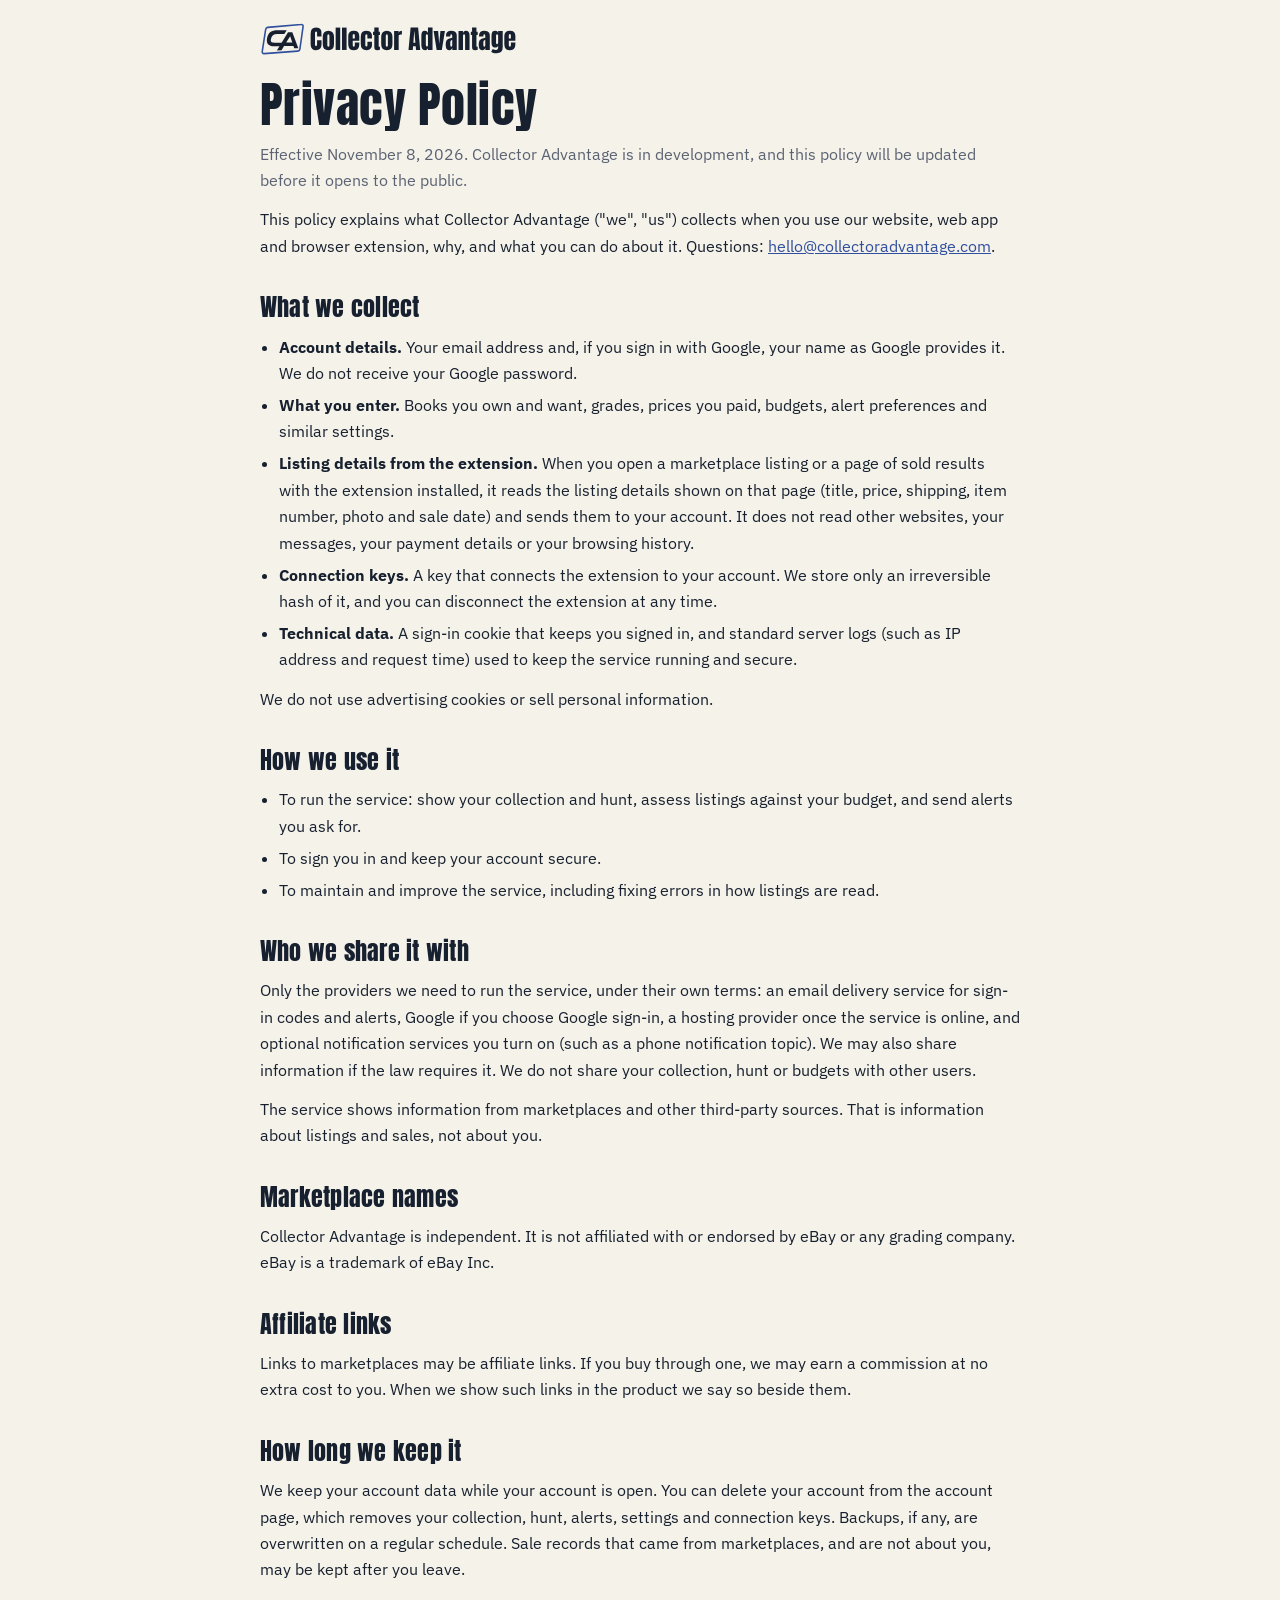
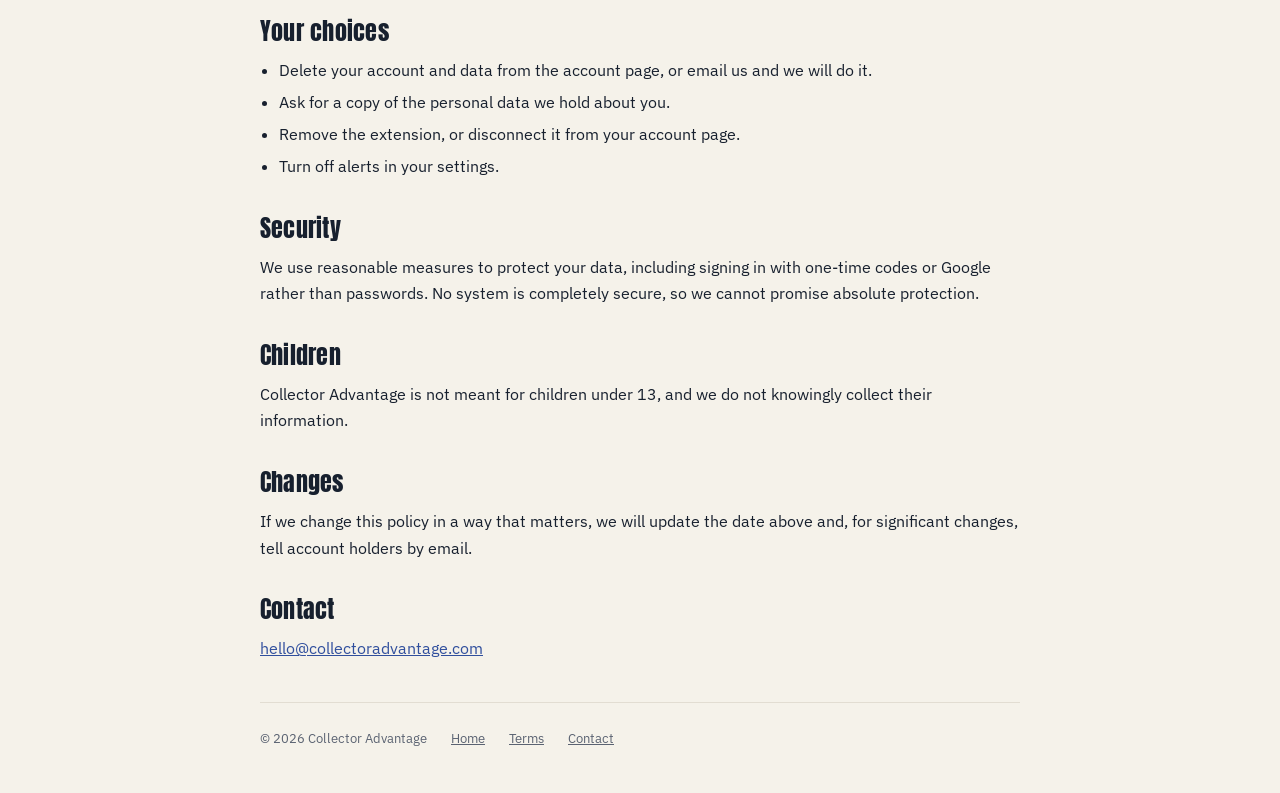
==== privacy.html @ 9e4d6278 "Public site: privacy and terms pages, footer links, trademark and affiliate lines, softer sold-data " ====
<!doctype html>
<html lang="en">
<head>
  <meta charset="utf-8">
  <meta name="viewport" content="width=device-width, initial-scale=1, viewport-fit=cover">
  <title>Privacy Policy · Collector Advantage</title>
  <meta name="description" content="How Collector Advantage handles your account, collection and browsing data.">
  <link rel="canonical" href="https://collectoradvantage.com/privacy.html">
  <link rel="icon" href="brand/icons/favicon.ico" sizes="any">
  <link rel="apple-touch-icon" href="brand/icons/icon-180.png">
  <link rel="stylesheet" href="brand/brand-tokens.css">
  <link rel="preconnect" href="https://fonts.googleapis.com">
  <link rel="preconnect" href="https://fonts.gstatic.com" crossorigin>
  <link rel="stylesheet" href="https://fonts.googleapis.com/css2?family=IBM+Plex+Sans:wght@400;500;600&display=swap">
  <link rel="stylesheet" href="legal.css">
</head>
<body>
  <div class="wrap">
    <header class="top">
      <a href="/" aria-label="Collector Advantage home">
        <picture>
          <source media="(prefers-color-scheme: dark)" srcset="brand/logos/ca-logo-horizontal-white.svg">
          <img src="brand/logos/ca-logo-horizontal-primary.svg" alt="Collector Advantage" width="260" height="35">
        </picture>
      </a>
    </header>
    <main>
      <h1>Privacy Policy</h1>
      <p class="meta">Effective November 8, 2026. Collector Advantage is in development, and this policy will be updated before it opens to the public.</p>

      <p>This policy explains what Collector Advantage ("we", "us") collects when you use our website, web app and browser extension, why, and what you can do about it. Questions: <a href="mailto:hello@collectoradvantage.com">hello@collectoradvantage.com</a>.</p>

      <h2>What we collect</h2>
      <ul>
        <li><b>Account details.</b> Your email address and, if you sign in with Google, your name as Google provides it. We do not receive your Google password.</li>
        <li><b>What you enter.</b> Books you own and want, grades, prices you paid, budgets, alert preferences and similar settings.</li>
        <li><b>Listing details from the extension.</b> When you open a marketplace listing or a page of sold results with the extension installed, it reads the listing details shown on that page (title, price, shipping, item number, photo and sale date) and sends them to your account. It does not read other websites, your messages, your payment details or your browsing history.</li>
        <li><b>Connection keys.</b> A key that connects the extension to your account. We store only an irreversible hash of it, and you can disconnect the extension at any time.</li>
        <li><b>Technical data.</b> A sign-in cookie that keeps you signed in, and standard server logs (such as IP address and request time) used to keep the service running and secure.</li>
      </ul>
      <p>We do not use advertising cookies or sell personal information.</p>

      <h2>How we use it</h2>
      <ul>
        <li>To run the service: show your collection and hunt, assess listings against your budget, and send alerts you ask for.</li>
        <li>To sign you in and keep your account secure.</li>
        <li>To maintain and improve the service, including fixing errors in how listings are read.</li>
      </ul>

      <h2>Who we share it with</h2>
      <p>Only the providers we need to run the service, under their own terms: an email delivery service for sign-in codes and alerts, Google if you choose Google sign-in, a hosting provider once the service is online, and optional notification services you turn on (such as a phone notification topic). We may also share information if the law requires it. We do not share your collection, hunt or budgets with other users.</p>
      <p>The service shows information from marketplaces and other third-party sources. That is information about listings and sales, not about you.</p>

      <h2>Marketplace names</h2>
      <p>Collector Advantage is independent. It is not affiliated with or endorsed by eBay or any grading company. eBay is a trademark of eBay Inc.</p>

      <h2>Affiliate links</h2>
      <p>Links to marketplaces may be affiliate links. If you buy through one, we may earn a commission at no extra cost to you. When we show such links in the product we say so beside them.</p>

      <h2>How long we keep it</h2>
      <p>We keep your account data while your account is open. You can delete your account from the account page, which removes your collection, hunt, alerts, settings and connection keys. Backups, if any, are overwritten on a regular schedule. Sale records that came from marketplaces, and are not about you, may be kept after you leave.</p>

      <h2>Your choices</h2>
      <ul>
        <li>Delete your account and data from the account page, or email us and we will do it.</li>
        <li>Ask for a copy of the personal data we hold about you.</li>
        <li>Remove the extension, or disconnect it from your account page.</li>
        <li>Turn off alerts in your settings.</li>
      </ul>

      <h2>Security</h2>
      <p>We use reasonable measures to protect your data, including signing in with one-time codes or Google rather than passwords. No system is completely secure, so we cannot promise absolute protection.</p>

      <h2>Children</h2>
      <p>Collector Advantage is not meant for children under 13, and we do not knowingly collect their information.</p>

      <h2>Changes</h2>
      <p>If we change this policy in a way that matters, we will update the date above and, for significant changes, tell account holders by email.</p>

      <h2>Contact</h2>
      <p><a href="mailto:hello@collectoradvantage.com">hello@collectoradvantage.com</a></p>
    </main>
    <footer>
      <span>© 2026 Collector Advantage</span>
      <a href="/">Home</a>
      <a href="terms.html">Terms</a>
      <a href="mailto:hello@collectoradvantage.com">Contact</a>
    </footer>
  </div>
</body>
</html>
---- brand/brand-tokens.css ----
/* Collector Advantage — original direction, v2 */
:root {
  --ca-cobalt: #304F9D;
  --ca-ivory: #F5F2EA;
  --ca-charcoal: #17202E;
  --ca-white: #FFFFFF;
  --ca-font-display: "Anton", "Arial Narrow", sans-serif;
  --ca-font-body: system-ui, -apple-system, "Segoe UI", sans-serif;
}
@font-face {
  font-family: "Anton";
  src: url("./fonts/Anton-Regular.ttf") format("truetype");
  font-style: normal;
  font-weight: 400;
  font-display: swap;
}
---- legal.css ----
/* Plain pages for the privacy policy and terms. Same palette and type as the home page. */
:root {
  --bg: var(--ca-ivory);
  --surface: var(--ca-white);
  --ink: var(--ca-charcoal);
  --muted: #5b6372;
  --line: #e2ddd2;
  --accent: var(--ca-cobalt);
  --font-display: var(--ca-font-display);
  --font-body: "IBM Plex Sans", system-ui, -apple-system, sans-serif;
  color-scheme: light;
}
@media (prefers-color-scheme: dark) {
  :root {
    --bg: #10141b; --surface: #171d27; --ink: #e7ebf2; --muted: #9aa4b6; --line: #2a3342; --accent: #8fa9e8;
    color-scheme: dark;
  }
}
* { box-sizing: border-box; }
html { -webkit-text-size-adjust: 100%; }
body {
  margin: 0; background: var(--bg); color: var(--ink); font: 16px/1.65 var(--font-body);
  padding-left: max(16px, env(safe-area-inset-left, 0px));
  padding-right: max(16px, env(safe-area-inset-right, 0px));
}
.wrap { max-width: 760px; margin: 0 auto; }
header.top { padding-block: 22px; }
header.top img { display: block; height: auto; max-width: 100%; }
h1, h2 { font-family: var(--font-display); font-weight: 400; letter-spacing: .01em; line-height: 1.1; margin: 0; text-wrap: balance; }
h1 { font-size: clamp(2.2rem, 6vw, 3rem); }
h2 { font-size: 1.5rem; margin-top: 2.2rem; }
p, ul { margin: .8rem 0 0; }
ul { padding-left: 1.2rem; }
li { margin-top: .35rem; }
a { color: var(--accent); }
a:focus-visible { outline: 2px solid var(--accent); outline-offset: 3px; }
.meta { color: var(--muted); margin-top: .6rem; }
main { padding-bottom: 40px; }
footer { padding-block: 24px 44px; border-top: 1px solid var(--line); color: var(--muted); font-size: .84rem; display: flex; flex-wrap: wrap; gap: 8px 24px; }
footer a { color: var(--muted); }
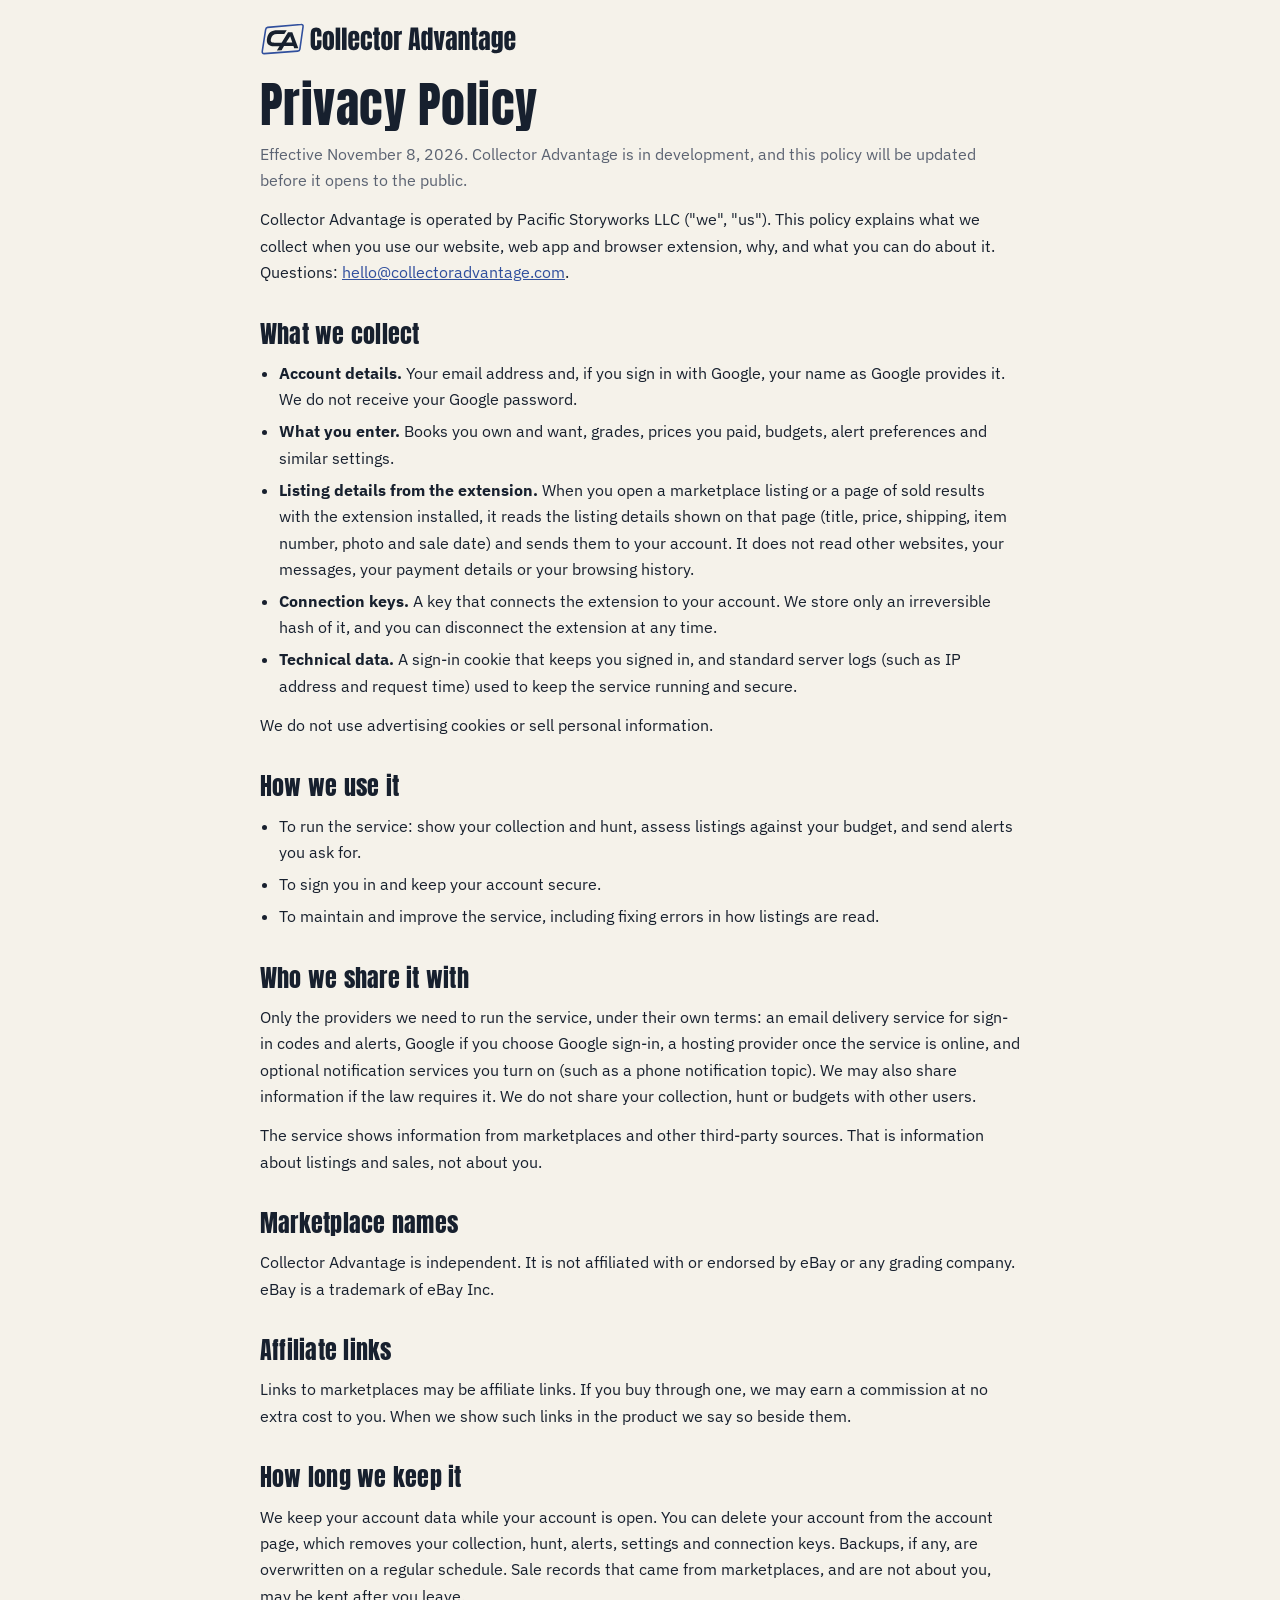
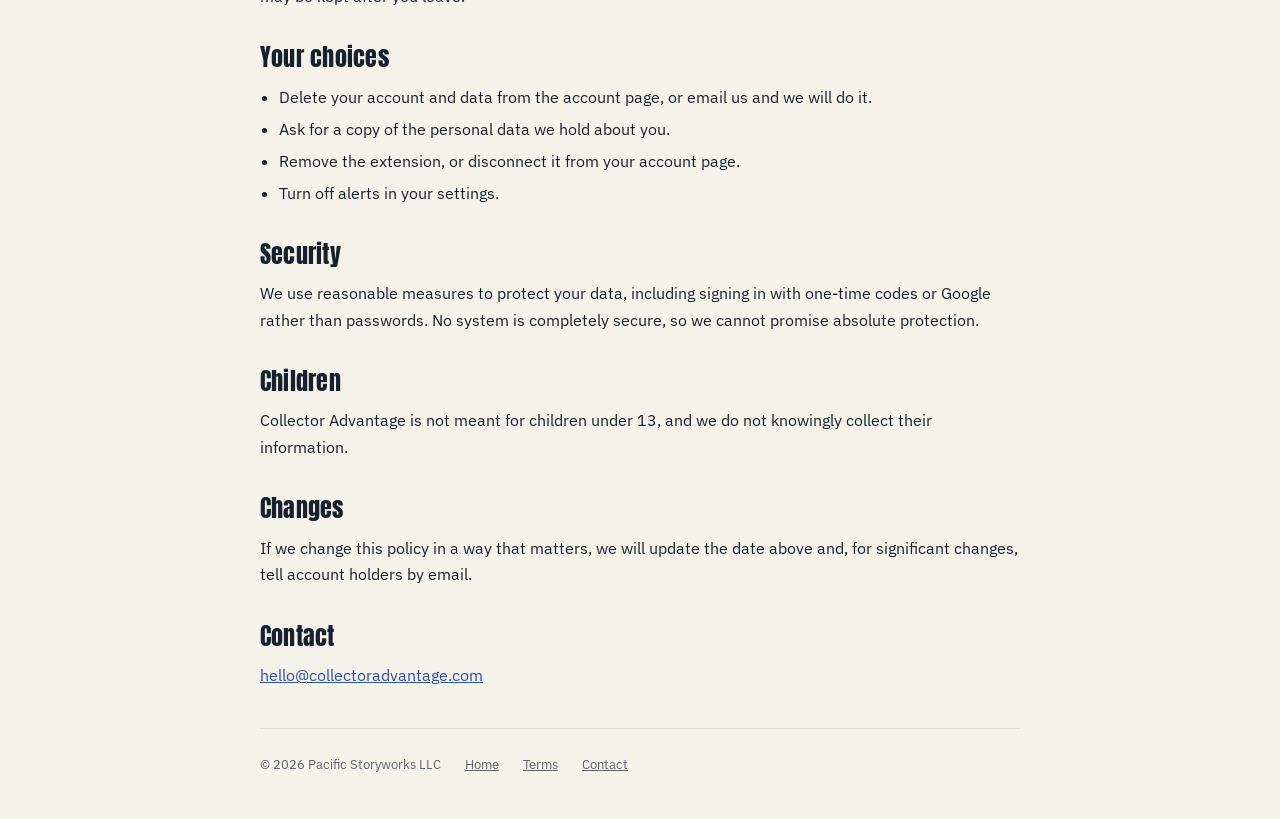
==== commit ac494874: "Public site: name Pacific Storyworks LLC, add buyer-value section, comics-only note" ====
--- a/privacy.html
+++ b/privacy.html
@@ -28,7 +28,7 @@
       <h1>Privacy Policy</h1>
       <p class="meta">Effective November 8, 2026. Collector Advantage is in development, and this policy will be updated before it opens to the public.</p>
 
-      <p>This policy explains what Collector Advantage ("we", "us") collects when you use our website, web app and browser extension, why, and what you can do about it. Questions: <a href="mailto:hello@collectoradvantage.com">hello@collectoradvantage.com</a>.</p>
+      <p>Collector Advantage is operated by Pacific Storyworks LLC ("we", "us"). This policy explains what we collect when you use our website, web app and browser extension, why, and what you can do about it. Questions: <a href="mailto:hello@collectoradvantage.com">hello@collectoradvantage.com</a>.</p>
 
       <h2>What we collect</h2>
       <ul>
@@ -81,7 +81,7 @@
       <p><a href="mailto:hello@collectoradvantage.com">hello@collectoradvantage.com</a></p>
     </main>
     <footer>
-      <span>© 2026 Collector Advantage</span>
+      <span>© 2026 Pacific Storyworks LLC</span>
       <a href="/">Home</a>
       <a href="terms.html">Terms</a>
       <a href="mailto:hello@collectoradvantage.com">Contact</a>
